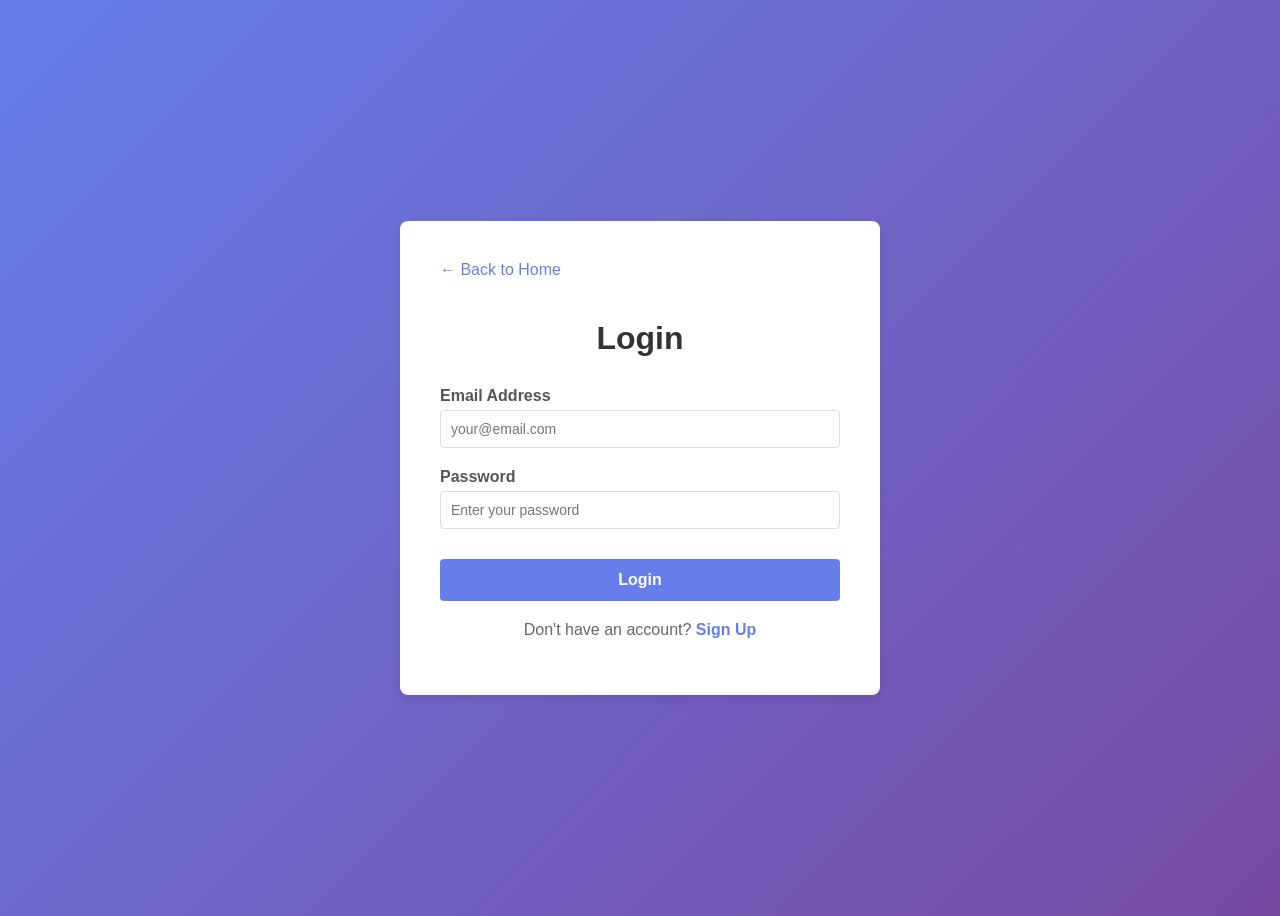
==== login.html @ 6f411b6d "login.html" ====
<!DOCTYPE html>
<html lang="en">
<head>
    <meta charset="UTF-8">
    <meta name="viewport" content="width=device-width, initial-scale=1.0">
    <title>Login - SkillSwap Hub</title>
    <link rel="stylesheet" href="style.css">
    <style>
        body {
            display: flex;
            justify-content: center;
            align-items: center;
            min-height: 100vh;
            background: linear-gradient(135deg, #667eea 0%, #764ba2 100%);
            font-family: Arial, sans-serif;
        }
        .auth-container {
            background: white;
            padding: 40px;
            border-radius: 8px;
            box-shadow: 0 4px 6px rgba(0, 0, 0, 0.1);
            width: 100%;
            max-width: 400px;
        }
        .auth-container h1 {
            text-align: center;
            color: #333;
            margin-bottom: 30px;
        }
        .form-group {
            margin-bottom: 20px;
        }
        .form-group label {
            display: block;
            margin-bottom: 5px;
            color: #555;
            font-weight: bold;
        }
        .form-group input {
            width: 100%;
            padding: 10px;
            border: 1px solid #ddd;
            border-radius: 4px;
            font-size: 14px;
            box-sizing: border-box;
        }
        .form-group input:focus {
            outline: none;
            border-color: #667eea;
        }
        .btn-login {
            width: 100%;
            padding: 12px;
            background: #667eea;
            color: white;
            border: none;
            border-radius: 4px;
            font-size: 16px;
            font-weight: bold;
            cursor: pointer;
            margin-top: 10px;
        }
        .btn-login:hover {
            background: #5568d3;
        }
        .auth-footer {
            text-align: center;
            margin-top: 20px;
            color: #666;
        }
        .auth-footer a {
            color: #667eea;
            text-decoration: none;
            font-weight: bold;
        }
        .back-link {
            display: inline-block;
            margin-bottom: 20px;
            color: #667eea;
            text-decoration: none;
        }
    </style>
</head>
<body>

<div class="auth-container">
    <a href="index.html" class="back-link">← Back to Home</a>
    
    <h1>Login</h1>
    
    <form onsubmit="handleLogin(event)">
        <div class="form-group">
            <label for="email">Email Address</label>
            <input type="email" id="email" required placeholder="your@email.com">
        </div>
        
        <div class="form-group">
            <label for="password">Password</label>
            <input type="password" id="password" required placeholder="Enter your password">
        </div>
        
        <button type="submit" class="btn-login">Login</button>
    </form>
    
    <div class="auth-footer">
        <p>Don't have an account? <a href="signup.html">Sign Up</a></p>
    </div>
</div>

<script>
    function handleLogin(event) {
        event.preventDefault();
        const email = document.getElementById('email').value;
        alert(`Welcome back! Logged in as ${email}`);
        // Here you would typically send the login data to a server
        window.location.href = 'index.html';
    }
</script>

</body>
</html>
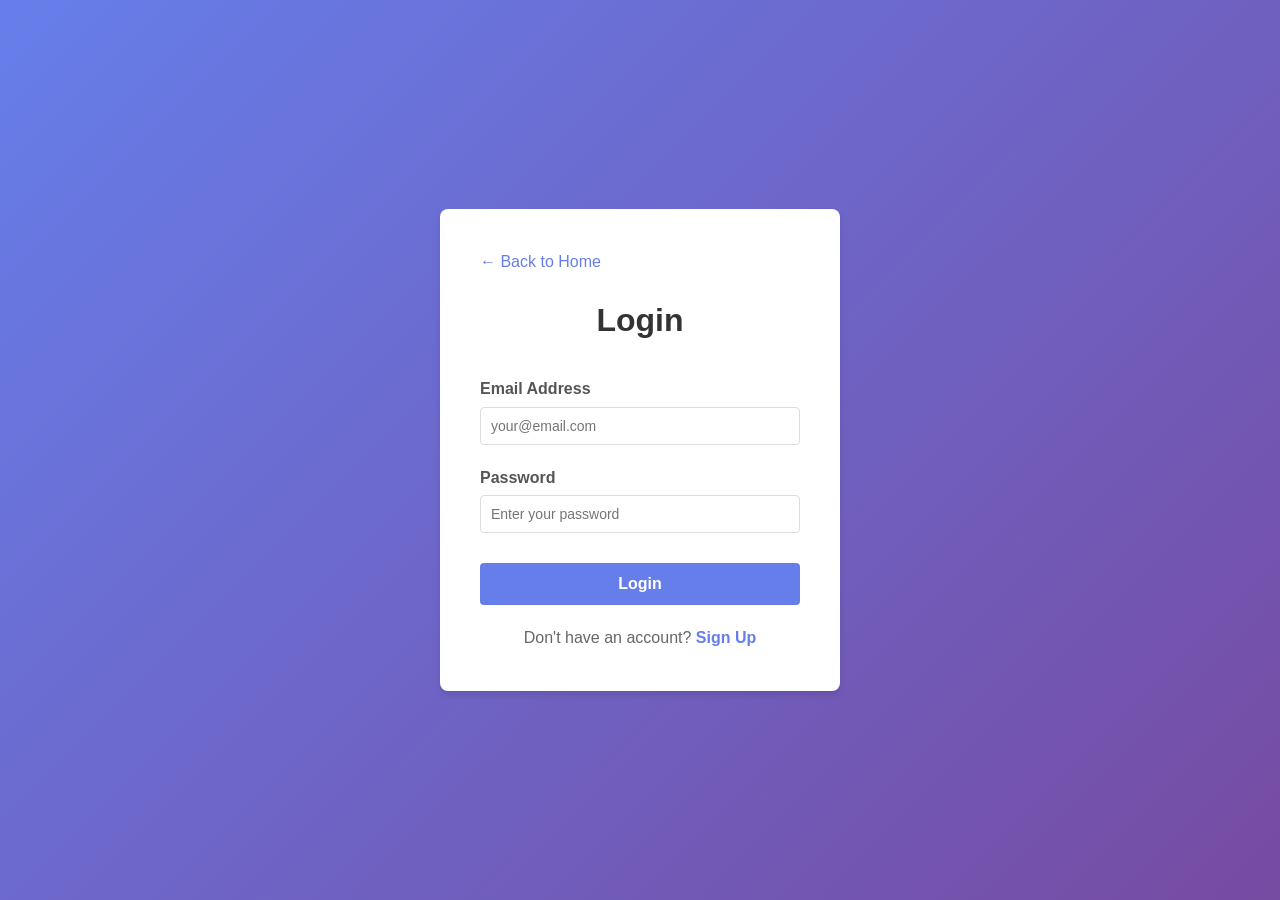
==== commit 6a7fca24: "Fix HTML encoding issues in login.html" ====
--- a/login.html
+++ b/login.html
@@ -4,7 +4,7 @@
     <meta charset="UTF-8">
     <meta name="viewport" content="width=device-width, initial-scale=1.0">
     <title>Login - SkillSwap Hub</title>
-    <link rel="stylesheet" href="style.css">
+    <link rel="stylesheet" href="index.css">
     <style>
         body {
             display: flex;
--- a/index.css
+++ b/index.css
@@ -0,0 +1,322 @@
+/* ===== GLOBAL STYLES ===== */
+* {
+    margin: 0;
+    padding: 0;
+    box-sizing: border-box;
+}
+
+body {
+    font-family: 'Segoe UI', Tahoma, Geneva, Verdana, sans-serif;
+    line-height: 1.6;
+    color: #333;
+    background-color: #f8f9fa;
+}
+
+/* ===== HEADER & NAVIGATION ===== */
+header {
+    background: linear-gradient(135deg, #667eea 0%, #764ba2 100%);
+    color: white;
+    padding: 1rem 2rem;
+    display: flex;
+    justify-content: space-between;
+    align-items: center;
+    box-shadow: 0 2px 10px rgba(0, 0, 0, 0.1);
+    position: sticky;
+    top: 0;
+    z-index: 50;
+}
+
+.logo {
+    font-size: 1.8rem;
+    font-weight: bold;
+    letter-spacing: 1px;
+}
+
+nav {
+    display: flex;
+    gap: 1.5rem;
+    align-items: center;
+}
+
+nav input {
+    padding: 0.7rem 1rem;
+    border: none;
+    border-radius: 20px;
+    width: 250px;
+    font-size: 0.9rem;
+}
+
+nav input:focus {
+    outline: none;
+    box-shadow: 0 0 8px rgba(255, 255, 255, 0.3);
+}
+
+nav a {
+    color: white;
+    text-decoration: none;
+    font-weight: 500;
+    transition: all 0.3s ease;
+    padding: 0.5rem 1rem;
+    border-radius: 4px;
+}
+
+nav a:hover {
+    background-color: rgba(255, 255, 255, 0.2);
+    transform: translateY(-2px);
+}
+
+/* ===== HERO SECTION ===== */
+.hero {
+    background: linear-gradient(135deg, #667eea 0%, #764ba2 100%);
+    color: white;
+    padding: 4rem 2rem;
+    text-align: center;
+    margin-bottom: 3rem;
+}
+
+.hero h1 {
+    font-size: 3rem;
+    margin-bottom: 1.5rem;
+    font-weight: bold;
+}
+
+.main-cta {
+    background-color: #ff6b6b;
+    color: white;
+    border: none;
+    padding: 1rem 2.5rem;
+    font-size: 1.1rem;
+    border-radius: 30px;
+    cursor: pointer;
+    transition: all 0.3s ease;
+    font-weight: bold;
+    box-shadow: 0 4px 15px rgba(0, 0, 0, 0.2);
+}
+
+.main-cta:hover {
+    background-color: #ff5252;
+    transform: translateY(-3px);
+    box-shadow: 0 6px 20px rgba(0, 0, 0, 0.3);
+}
+
+/* ===== HOW IT WORKS SECTION ===== */
+.how {
+    text-align: center;
+    padding: 3rem 2rem;
+    background-color: white;
+    margin-bottom: 3rem;
+}
+
+.how h2 {
+    font-size: 2.2rem;
+    margin-bottom: 2rem;
+    color: #333;
+}
+
+.steps {
+    display: flex;
+    justify-content: center;
+    gap: 2rem;
+    flex-wrap: wrap;
+}
+
+.step {
+    background: linear-gradient(135deg, #667eea 0%, #764ba2 100%);
+    color: white;
+    padding: 2rem;
+    border-radius: 10px;
+    width: 150px;
+    font-weight: bold;
+    font-size: 1.1rem;
+    box-shadow: 0 4px 10px rgba(0, 0, 0, 0.1);
+    transition: all 0.3s ease;
+}
+
+.step:hover {
+    transform: translateY(-5px);
+    box-shadow: 0 6px 20px rgba(0, 0, 0, 0.2);
+}
+
+/* ===== CARDS SECTION ===== */
+.cards {
+    display: grid;
+    grid-template-columns: repeat(auto-fit, minmax(280px, 1fr));
+    gap: 2rem;
+    padding: 2rem;
+    max-width: 1200px;
+    margin: 0 auto;
+}
+
+.card {
+    background: white;
+    border-radius: 10px;
+    padding: 1.5rem;
+    box-shadow: 0 4px 15px rgba(0, 0, 0, 0.1);
+    transition: all 0.3s ease;
+    text-align: center;
+}
+
+.card:hover {
+    transform: translateY(-10px);
+    box-shadow: 0 8px 25px rgba(0, 0, 0, 0.15);
+}
+
+.card img {
+    width: 80px;
+    height: 80px;
+    border-radius: 50%;
+    background-color: #ddd;
+    margin-bottom: 1rem;
+}
+
+.card h3 {
+    font-size: 1.3rem;
+    margin-bottom: 0.5rem;
+    color: #333;
+}
+
+.card p {
+    color: #666;
+    font-size: 0.95rem;
+    margin-bottom: 1rem;
+    line-height: 1.5;
+}
+
+/* ===== BUTTONS ===== */
+.connect-btn {
+    background: linear-gradient(135deg, #667eea 0%, #764ba2 100%);
+    color: white;
+    border: none;
+    padding: 0.8rem 1.5rem;
+    border-radius: 20px;
+    cursor: pointer;
+    font-size: 0.95rem;
+    font-weight: bold;
+    transition: all 0.3s ease;
+    width: 100%;
+}
+
+.connect-btn:hover {
+    transform: scale(1.05);
+    box-shadow: 0 4px 15px rgba(102, 126, 234, 0.4);
+}
+
+.connect-btn:active {
+    transform: scale(0.98);
+}
+
+.btn {
+    background-color: #ff6b6b;
+    padding: 0.5rem 1rem !important;
+    border-radius: 20px;
+}
+
+.btn:hover {
+    background-color: #ff5252;
+}
+
+/* ===== RESPONSIVE DESIGN ===== */
+@media (max-width: 768px) {
+    header {
+        flex-direction: column;
+        gap: 1rem;
+    }
+
+    .logo {
+        font-size: 1.5rem;
+    }
+
+    nav {
+        flex-direction: column;
+        width: 100%;
+        gap: 1rem;
+    }
+
+    nav input {
+        width: 100%;
+    }
+
+    .hero h1 {
+        font-size: 2rem;
+    }
+
+    .steps {
+        flex-direction: column;
+        gap: 1rem;
+    }
+
+    .step {
+        width: 100%;
+    }
+
+    .cards {
+        grid-template-columns: 1fr;
+        padding: 1rem;
+    }
+}
+
+@media (max-width: 480px) {
+    body {
+        font-size: 14px;
+    }
+
+    header {
+        padding: 0.8rem 1rem;
+    }
+
+    .logo {
+        font-size: 1.2rem;
+    }
+
+    nav input {
+        padding: 0.5rem 0.8rem;
+        font-size: 0.8rem;
+    }
+
+    .hero {
+        padding: 2rem 1rem;
+    }
+
+    .hero h1 {
+        font-size: 1.5rem;
+    }
+
+    .main-cta {
+        padding: 0.8rem 1.5rem;
+        font-size: 0.9rem;
+    }
+
+    .how h2 {
+        font-size: 1.5rem;
+    }
+
+    .step {
+        padding: 1.5rem;
+        font-size: 0.9rem;
+    }
+
+    .card {
+        padding: 1rem;
+    }
+
+    .connect-btn {
+        padding: 0.6rem 1rem;
+        font-size: 0.85rem;
+    }
+}
+
+/* ===== ANIMATIONS ===== */
+@keyframes fadeIn {
+    from {
+        opacity: 0;
+        transform: translateY(20px);
+    }
+    to {
+        opacity: 1;
+        transform: translateY(0);
+    }
+}
+
+.card {
+    animation: fadeIn 0.5s ease-out;
+}
